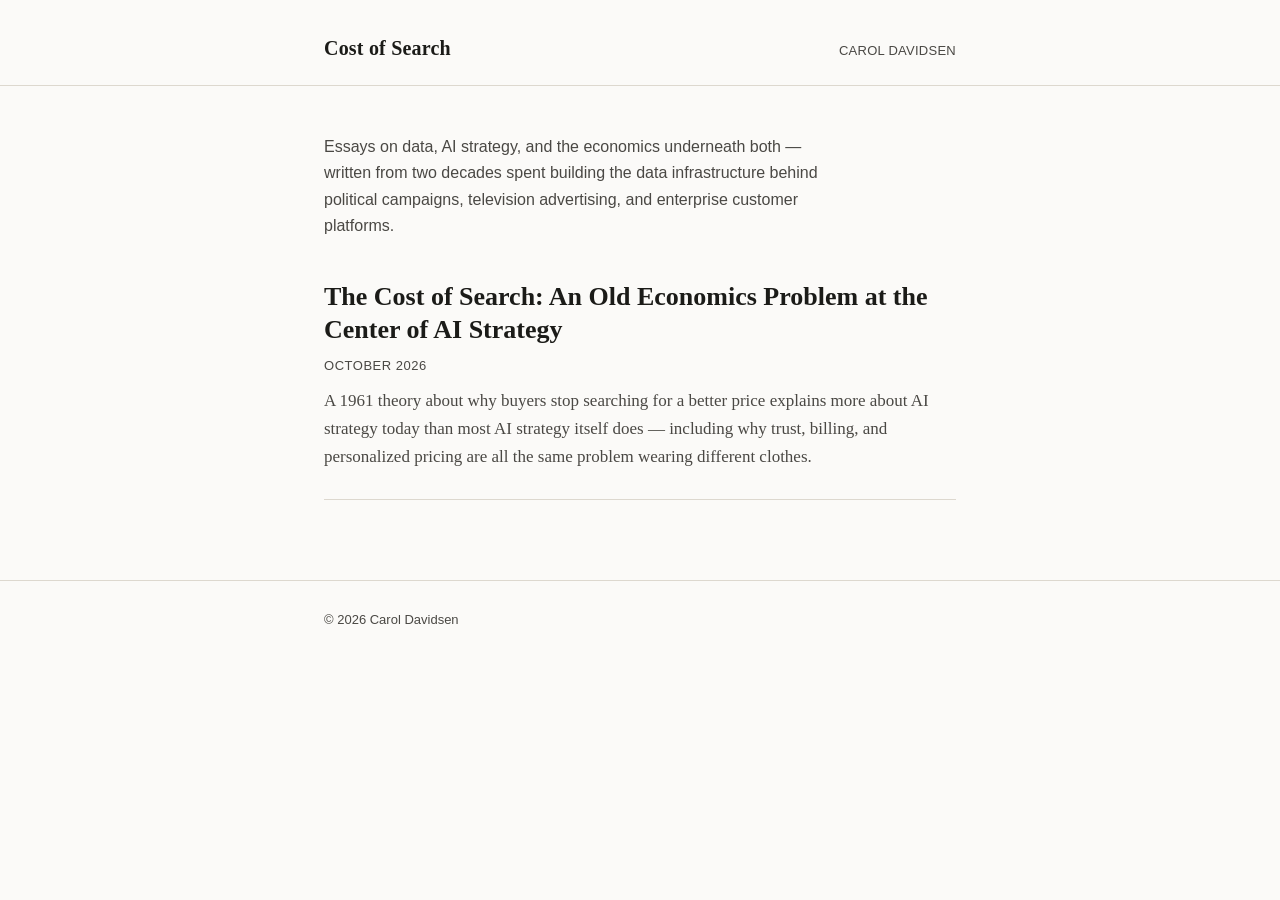
==== index.html @ e7301442 "Add files via upload" ====
<!doctype html>
<html lang="en">
<head>
<meta charset="utf-8">
<meta name="viewport" content="width=device-width, initial-scale=1">
<title>Cost of Search — Carol Davidsen</title>
<meta name="description" content="Essays on data, AI strategy, and the economics underneath both, by Carol Davidsen.">
<link rel="stylesheet" href="/styles.css">
</head>
<body>
<header class="site">
  <div class="wrap">
    <a class="site-name" href="/">Cost of Search</a>
    <span class="site-tagline">Carol Davidsen</span>
  </div>
</header>

<main>
  <div class="wrap">
    <p class="intro">Essays on data, AI strategy, and the economics underneath both — written from two decades spent building the data infrastructure behind political campaigns, television advertising, and enterprise customer platforms.</p>

    <ul class="post-list">
      <li>
        <a class="post-title" href="/essays/cost-of-search.html">The Cost of Search: An Old Economics Problem at the Center of AI Strategy</a>
        <p class="post-meta">October 2026</p>
        <p class="post-excerpt">A 1961 theory about why buyers stop searching for a better price explains more about AI strategy today than most AI strategy itself does — including why trust, billing, and personalized pricing are all the same problem wearing different clothes.</p>
      </li>
    </ul>
  </div>
</main>

<footer class="site">
  <div class="wrap">
    &copy; 2026 Carol Davidsen
  </div>
</footer>
</body>
</html>
---- styles.css ----
:root {
  --bg: #fbfaf8;
  --ink: #1b1b18;
  --ink-soft: #4a4844;
  --rule: #ddd8cf;
  --accent: #8a5a2b;
  --max: 680px;
}

@media (prefers-color-scheme: dark) {
  :root {
    --bg: #15140f;
    --ink: #ece7dd;
    --ink-soft: #b9b3a6;
    --rule: #39362c;
    --accent: #d2995c;
  }
}

* {
  box-sizing: border-box;
}

html {
  -webkit-text-size-adjust: 100%;
}

body {
  margin: 0;
  background: var(--bg);
  color: var(--ink);
  font-family: Georgia, "Iowan Old Style", "Palatino Linotype", Palatino, serif;
  line-height: 1.65;
  font-size: 18px;
}

.wrap {
  max-width: var(--max);
  margin: 0 auto;
  padding: 0 24px;
}

header.site {
  border-bottom: 1px solid var(--rule);
  padding: 32px 0 20px;
}

header.site .wrap {
  display: flex;
  justify-content: space-between;
  align-items: baseline;
  flex-wrap: wrap;
  gap: 8px;
}

.site-name {
  font-family: Georgia, serif;
  font-weight: 700;
  font-size: 20px;
  letter-spacing: 0.01em;
  color: var(--ink);
  text-decoration: none;
}

.site-tagline {
  font-family: -apple-system, BlinkMacSystemFont, "Segoe UI", Helvetica, Arial, sans-serif;
  font-size: 13px;
  color: var(--ink-soft);
  letter-spacing: 0.02em;
  text-transform: uppercase;
}

main {
  padding: 48px 0 80px;
}

/* ---- Index / essay list ---- */

.intro {
  font-family: -apple-system, BlinkMacSystemFont, "Segoe UI", Helvetica, Arial, sans-serif;
  color: var(--ink-soft);
  font-size: 16px;
  margin: 0 0 40px;
  max-width: 56ch;
}

.post-list {
  list-style: none;
  margin: 0;
  padding: 0;
}

.post-list li {
  padding: 28px 0;
  border-bottom: 1px solid var(--rule);
}

.post-list li:first-child {
  padding-top: 0;
}

.post-title {
  display: block;
  font-size: 26px;
  line-height: 1.3;
  font-weight: 700;
  color: var(--ink);
  text-decoration: none;
  margin: 0 0 8px;
}

.post-title:hover {
  color: var(--accent);
}

.post-meta {
  font-family: -apple-system, BlinkMacSystemFont, "Segoe UI", Helvetica, Arial, sans-serif;
  font-size: 13px;
  color: var(--ink-soft);
  text-transform: uppercase;
  letter-spacing: 0.04em;
  margin: 0 0 10px;
}

.post-excerpt {
  font-size: 17px;
  color: var(--ink-soft);
  margin: 0;
}

/* ---- Essay page ---- */

.essay-meta {
  font-family: -apple-system, BlinkMacSystemFont, "Segoe UI", Helvetica, Arial, sans-serif;
  font-size: 13px;
  color: var(--ink-soft);
  text-transform: uppercase;
  letter-spacing: 0.04em;
  margin: 0 0 14px;
}

h1.essay-title {
  font-size: 36px;
  line-height: 1.2;
  margin: 0 0 18px;
}

h2.section {
  font-size: 22px;
  line-height: 1.35;
  margin: 44px 0 18px;
}

article p {
  margin: 0 0 22px;
}

.byline {
  font-family: -apple-system, BlinkMacSystemFont, "Segoe UI", Helvetica, Arial, sans-serif;
  font-size: 15px;
  color: var(--ink-soft);
  margin: 0 0 40px;
  padding-bottom: 24px;
  border-bottom: 1px solid var(--rule);
}

a {
  color: var(--accent);
}

.back-link {
  display: inline-block;
  margin-top: 40px;
  font-family: -apple-system, BlinkMacSystemFont, "Segoe UI", Helvetica, Arial, sans-serif;
  font-size: 14px;
}

footer.site {
  border-top: 1px solid var(--rule);
  padding: 28px 0 48px;
  font-family: -apple-system, BlinkMacSystemFont, "Segoe UI", Helvetica, Arial, sans-serif;
  font-size: 13px;
  color: var(--ink-soft);
}

@media (max-width: 480px) {
  body { font-size: 17px; }
  h1.essay-title { font-size: 28px; }
  .post-title { font-size: 22px; }
}
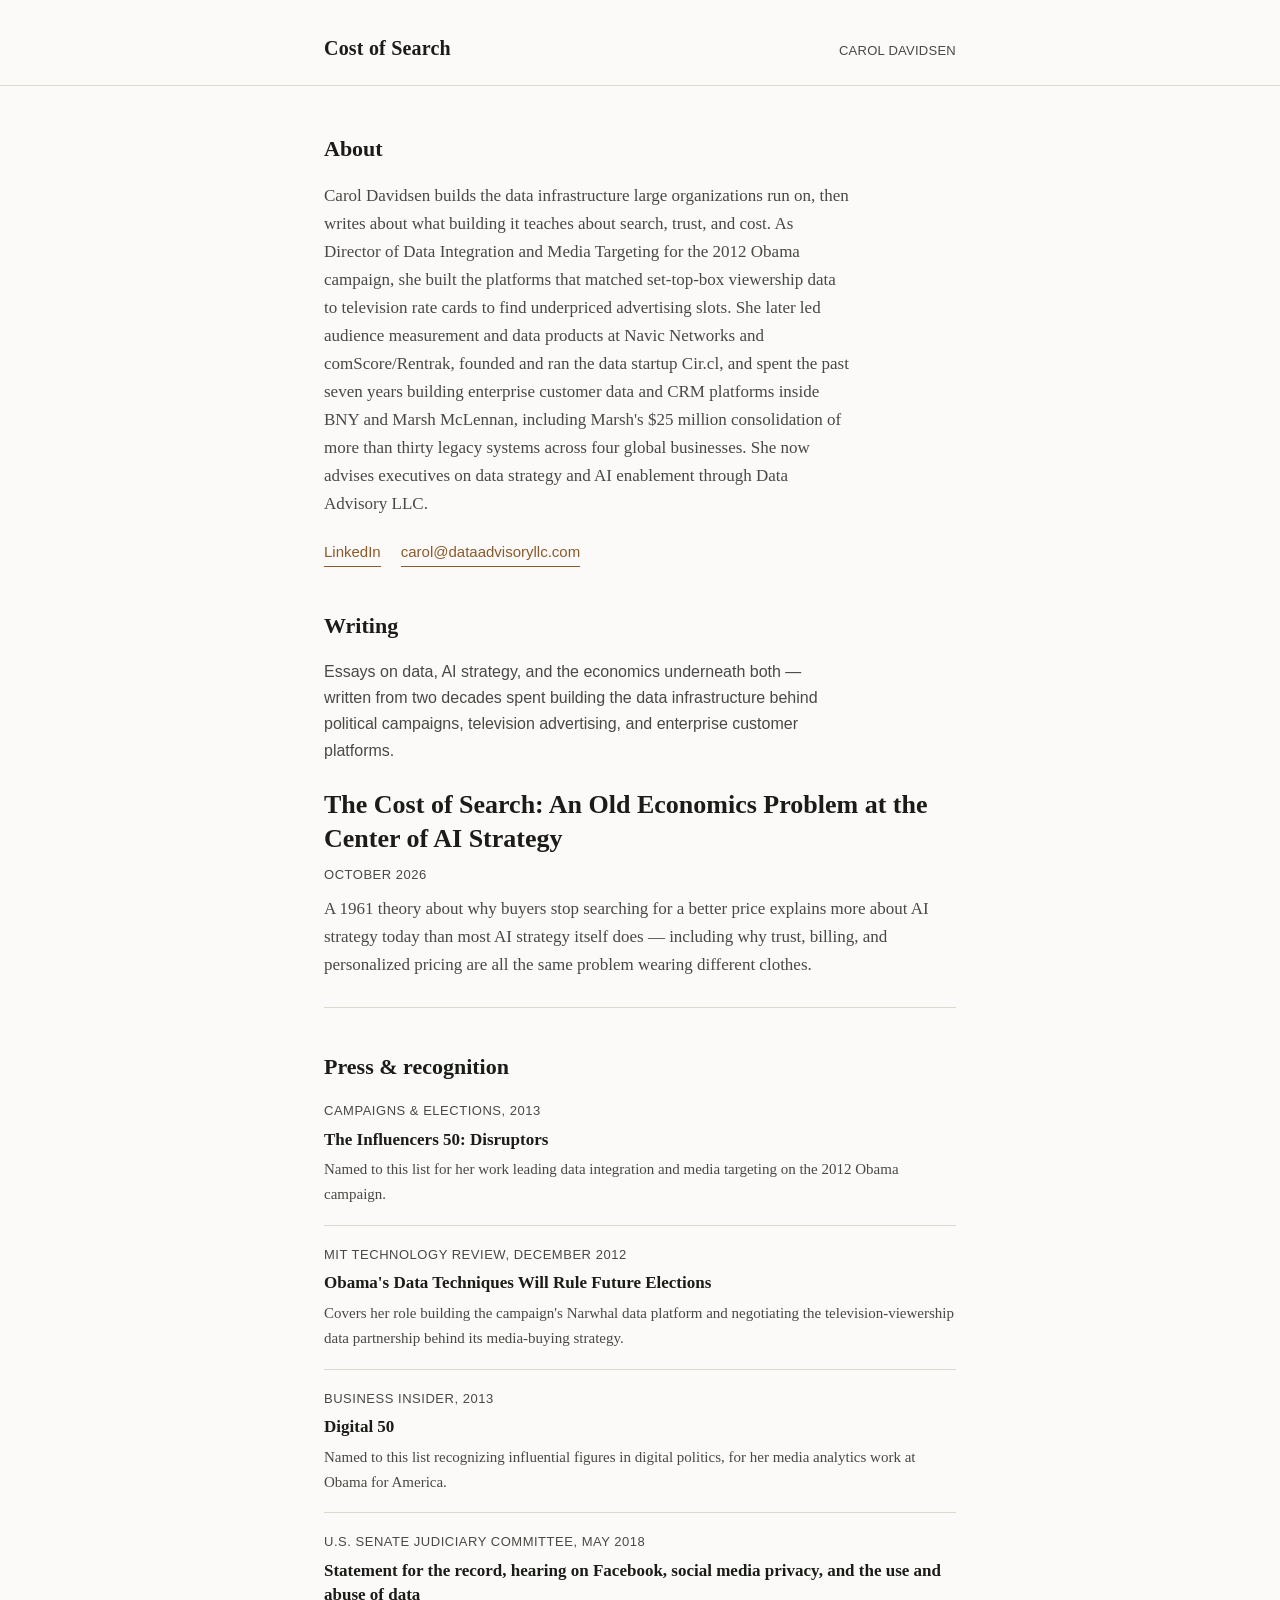
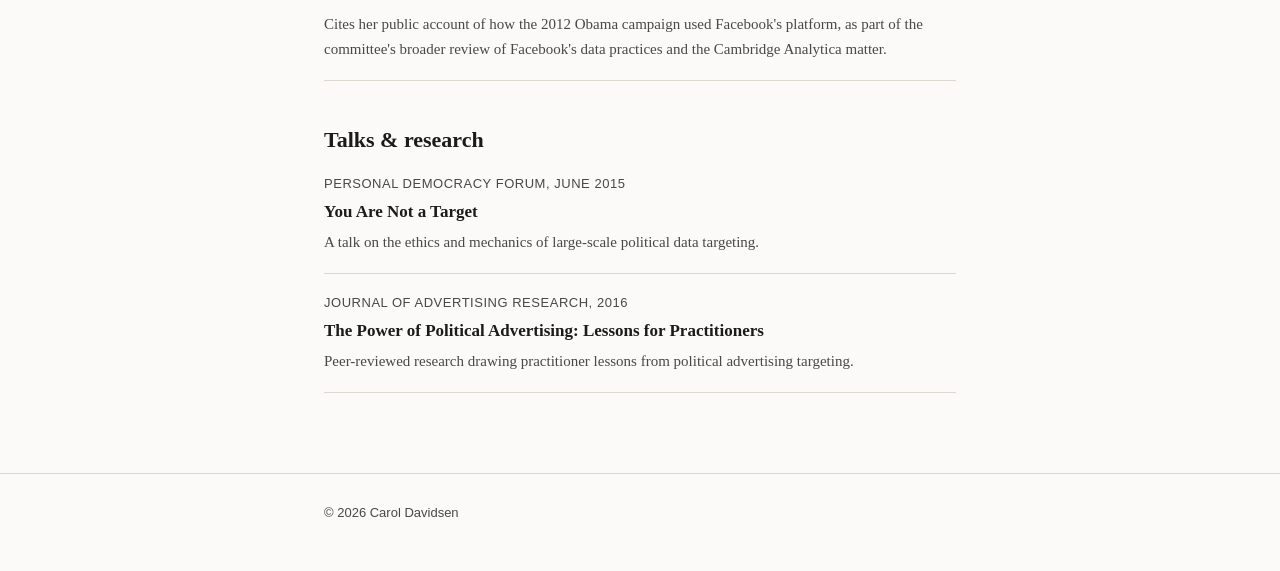
==== commit 703ed62a: "Add files via upload" ====
--- a/index.html
+++ b/index.html
@@ -17,7 +17,16 @@
 
 <main>
   <div class="wrap">
-    <p class="intro">Essays on data, AI strategy, and the economics underneath both — written from two decades spent building the data infrastructure behind political campaigns, television advertising, and enterprise customer platforms.</p>
+
+    <h2 class="section" style="margin-top:0;">About</h2>
+    <p class="bio">Carol Davidsen builds the data infrastructure large organizations run on, then writes about what building it teaches about search, trust, and cost. As Director of Data Integration and Media Targeting for the 2012 Obama campaign, she built the platforms that matched set-top-box viewership data to television rate cards to find underpriced advertising slots. She later led audience measurement and data products at Navic Networks and comScore/Rentrak, founded and ran the data startup Cir.cl, and spent the past seven years building enterprise customer data and CRM platforms inside BNY and Marsh McLennan, including Marsh's $25 million consolidation of more than thirty legacy systems across four global businesses. She now advises executives on data strategy and AI enablement through Data Advisory LLC.</p>
+    <div class="contact-links">
+      <a href="https://www.linkedin.com/in/cldavidsen/">LinkedIn</a>
+      <a href="mailto:carol@dataadvisoryllc.com">carol@dataadvisoryllc.com</a>
+    </div>
+
+    <h2 class="section">Writing</h2>
+    <p class="intro" style="margin-bottom:24px;">Essays on data, AI strategy, and the economics underneath both — written from two decades spent building the data infrastructure behind political campaigns, television advertising, and enterprise customer platforms.</p>
 
     <ul class="post-list">
       <li>
@@ -26,6 +35,45 @@
         <p class="post-excerpt">A 1961 theory about why buyers stop searching for a better price explains more about AI strategy today than most AI strategy itself does — including why trust, billing, and personalized pricing are all the same problem wearing different clothes.</p>
       </li>
     </ul>
+
+    <h2 class="section">Press &amp; recognition</h2>
+    <ul class="citation-list">
+      <li>
+        <p class="citation-source">Campaigns &amp; Elections, 2013</p>
+        <p class="citation-title"><a href="https://campaignsandelections.com/industry-news/the-influencers-50-disruptors/">The Influencers 50: Disruptors</a></p>
+        <p class="citation-note">Named to this list for her work leading data integration and media targeting on the 2012 Obama campaign.</p>
+      </li>
+      <li>
+        <p class="citation-source">MIT Technology Review, December 2012</p>
+        <p class="citation-title"><a href="https://www.technologyreview.com/2012/12/18/181102/obamas-data-techniques-will-rule-future-elections/">Obama's Data Techniques Will Rule Future Elections</a></p>
+        <p class="citation-note">Covers her role building the campaign's Narwhal data platform and negotiating the television-viewership data partnership behind its media-buying strategy.</p>
+      </li>
+      <li>
+        <p class="citation-source">Business Insider, 2013</p>
+        <p class="citation-title"><a href="https://www.businessinsider.com/digital-50-politics-tech-obama-republicans-2013-2#carol-davidsen-media-analytics-obama-for-america-9">Digital 50</a></p>
+        <p class="citation-note">Named to this list recognizing influential figures in digital politics, for her media analytics work at Obama for America.</p>
+      </li>
+      <li>
+        <p class="citation-source">U.S. Senate Judiciary Committee, May 2018</p>
+        <p class="citation-title"><a href="https://www.judiciary.senate.gov/download/05-16-18-grassley-statement?download=1">Statement for the record, hearing on Facebook, social media privacy, and the use and abuse of data</a></p>
+        <p class="citation-note">Cites her public account of how the 2012 Obama campaign used Facebook's platform, as part of the committee's broader review of Facebook's data practices and the Cambridge Analytica matter.</p>
+      </li>
+    </ul>
+
+    <h2 class="section">Talks &amp; research</h2>
+    <ul class="citation-list">
+      <li>
+        <p class="citation-source">Personal Democracy Forum, June 2015</p>
+        <p class="citation-title"><a href="https://www.youtube.com/watch?v=LGiiQUMaShw">You Are Not a Target</a></p>
+        <p class="citation-note">A talk on the ethics and mechanics of large-scale political data targeting.</p>
+      </li>
+      <li>
+        <p class="citation-source">Journal of Advertising Research, 2016</p>
+        <p class="citation-title"><a href="https://www.tandfonline.com/doi/abs/10.2501/JAR-2016-034">The Power of Political Advertising: Lessons for Practitioners</a></p>
+        <p class="citation-note">Peer-reviewed research drawing practitioner lessons from political advertising targeting.</p>
+      </li>
+    </ul>
+
   </div>
 </main>
 
--- a/styles.css
+++ b/styles.css
@@ -128,6 +128,77 @@
   margin: 0;
 }
 
+/* ---- About / homepage sections ---- */
+
+.bio {
+  font-size: 17px;
+  color: var(--ink-soft);
+  margin: 0 0 14px;
+  max-width: 62ch;
+}
+
+.contact-links {
+  display: flex;
+  flex-wrap: wrap;
+  gap: 20px;
+  font-family: -apple-system, BlinkMacSystemFont, "Segoe UI", Helvetica, Arial, sans-serif;
+  font-size: 15px;
+  margin: 22px 0 0;
+}
+
+.contact-links a {
+  color: var(--accent);
+  text-decoration: none;
+  border-bottom: 1px solid var(--accent);
+  padding-bottom: 1px;
+}
+
+.citation-list {
+  list-style: none;
+  margin: 0;
+  padding: 0;
+}
+
+.citation-list li {
+  padding: 18px 0;
+  border-bottom: 1px solid var(--rule);
+}
+
+.citation-list li:first-child {
+  padding-top: 0;
+}
+
+.citation-source {
+  font-family: -apple-system, BlinkMacSystemFont, "Segoe UI", Helvetica, Arial, sans-serif;
+  font-size: 13px;
+  color: var(--ink-soft);
+  text-transform: uppercase;
+  letter-spacing: 0.04em;
+  margin: 0 0 6px;
+}
+
+.citation-title {
+  font-size: 17px;
+  line-height: 1.4;
+  font-weight: 700;
+  margin: 0 0 6px;
+}
+
+.citation-title a {
+  color: var(--ink);
+  text-decoration: none;
+}
+
+.citation-title a:hover {
+  color: var(--accent);
+}
+
+.citation-note {
+  font-size: 15px;
+  color: var(--ink-soft);
+  margin: 0;
+}
+
 /* ---- Essay page ---- */
 
 .essay-meta {
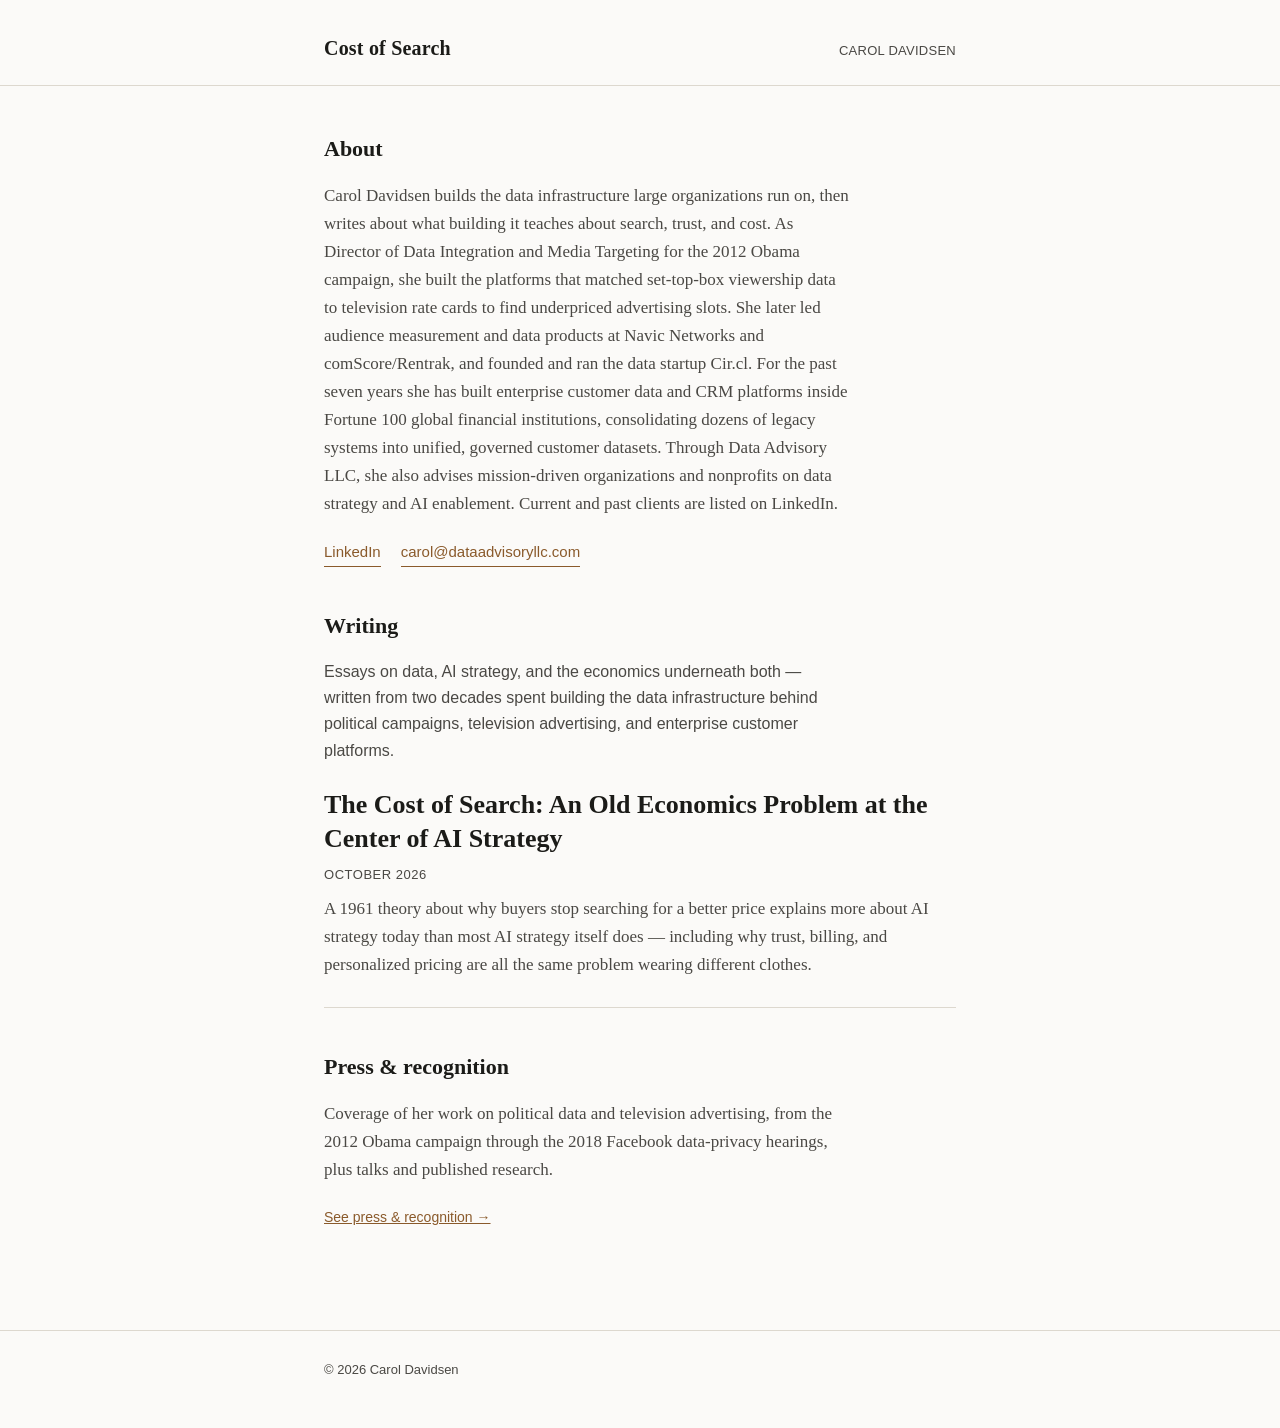
==== commit b9e7b0b2: "Add files via upload" ====
--- a/index.html
+++ b/index.html
@@ -19,7 +19,7 @@
   <div class="wrap">
 
     <h2 class="section" style="margin-top:0;">About</h2>
-    <p class="bio">Carol Davidsen builds the data infrastructure large organizations run on, then writes about what building it teaches about search, trust, and cost. As Director of Data Integration and Media Targeting for the 2012 Obama campaign, she built the platforms that matched set-top-box viewership data to television rate cards to find underpriced advertising slots. She later led audience measurement and data products at Navic Networks and comScore/Rentrak, founded and ran the data startup Cir.cl, and spent the past seven years building enterprise customer data and CRM platforms inside BNY and Marsh McLennan, including Marsh's $25 million consolidation of more than thirty legacy systems across four global businesses. She now advises executives on data strategy and AI enablement through Data Advisory LLC.</p>
+    <p class="bio">Carol Davidsen builds the data infrastructure large organizations run on, then writes about what building it teaches about search, trust, and cost. As Director of Data Integration and Media Targeting for the 2012 Obama campaign, she built the platforms that matched set-top-box viewership data to television rate cards to find underpriced advertising slots. She later led audience measurement and data products at Navic Networks and comScore/Rentrak, and founded and ran the data startup Cir.cl. For the past seven years she has built enterprise customer data and CRM platforms inside Fortune 100 global financial institutions, consolidating dozens of legacy systems into unified, governed customer datasets. Through Data Advisory LLC, she also advises mission-driven organizations and nonprofits on data strategy and AI enablement. Current and past clients are listed on LinkedIn.</p>
     <div class="contact-links">
       <a href="https://www.linkedin.com/in/cldavidsen/">LinkedIn</a>
       <a href="mailto:carol@dataadvisoryllc.com">carol@dataadvisoryllc.com</a>
@@ -37,42 +37,8 @@
     </ul>
 
     <h2 class="section">Press &amp; recognition</h2>
-    <ul class="citation-list">
-      <li>
-        <p class="citation-source">Campaigns &amp; Elections, 2013</p>
-        <p class="citation-title"><a href="https://campaignsandelections.com/industry-news/the-influencers-50-disruptors/">The Influencers 50: Disruptors</a></p>
-        <p class="citation-note">Named to this list for her work leading data integration and media targeting on the 2012 Obama campaign.</p>
-      </li>
-      <li>
-        <p class="citation-source">MIT Technology Review, December 2012</p>
-        <p class="citation-title"><a href="https://www.technologyreview.com/2012/12/18/181102/obamas-data-techniques-will-rule-future-elections/">Obama's Data Techniques Will Rule Future Elections</a></p>
-        <p class="citation-note">Covers her role building the campaign's Narwhal data platform and negotiating the television-viewership data partnership behind its media-buying strategy.</p>
-      </li>
-      <li>
-        <p class="citation-source">Business Insider, 2013</p>
-        <p class="citation-title"><a href="https://www.businessinsider.com/digital-50-politics-tech-obama-republicans-2013-2#carol-davidsen-media-analytics-obama-for-america-9">Digital 50</a></p>
-        <p class="citation-note">Named to this list recognizing influential figures in digital politics, for her media analytics work at Obama for America.</p>
-      </li>
-      <li>
-        <p class="citation-source">U.S. Senate Judiciary Committee, May 2018</p>
-        <p class="citation-title"><a href="https://www.judiciary.senate.gov/download/05-16-18-grassley-statement?download=1">Statement for the record, hearing on Facebook, social media privacy, and the use and abuse of data</a></p>
-        <p class="citation-note">Cites her public account of how the 2012 Obama campaign used Facebook's platform, as part of the committee's broader review of Facebook's data practices and the Cambridge Analytica matter.</p>
-      </li>
-    </ul>
-
-    <h2 class="section">Talks &amp; research</h2>
-    <ul class="citation-list">
-      <li>
-        <p class="citation-source">Personal Democracy Forum, June 2015</p>
-        <p class="citation-title"><a href="https://www.youtube.com/watch?v=LGiiQUMaShw">You Are Not a Target</a></p>
-        <p class="citation-note">A talk on the ethics and mechanics of large-scale political data targeting.</p>
-      </li>
-      <li>
-        <p class="citation-source">Journal of Advertising Research, 2016</p>
-        <p class="citation-title"><a href="https://www.tandfonline.com/doi/abs/10.2501/JAR-2016-034">The Power of Political Advertising: Lessons for Practitioners</a></p>
-        <p class="citation-note">Peer-reviewed research drawing practitioner lessons from political advertising targeting.</p>
-      </li>
-    </ul>
+    <p class="bio">Coverage of her work on political data and television advertising, from the 2012 Obama campaign through the 2018 Facebook data-privacy hearings, plus talks and published research.</p>
+    <p><a class="back-link" style="margin-top:0;" href="/press.html">See press &amp; recognition &rarr;</a></p>
 
   </div>
 </main>
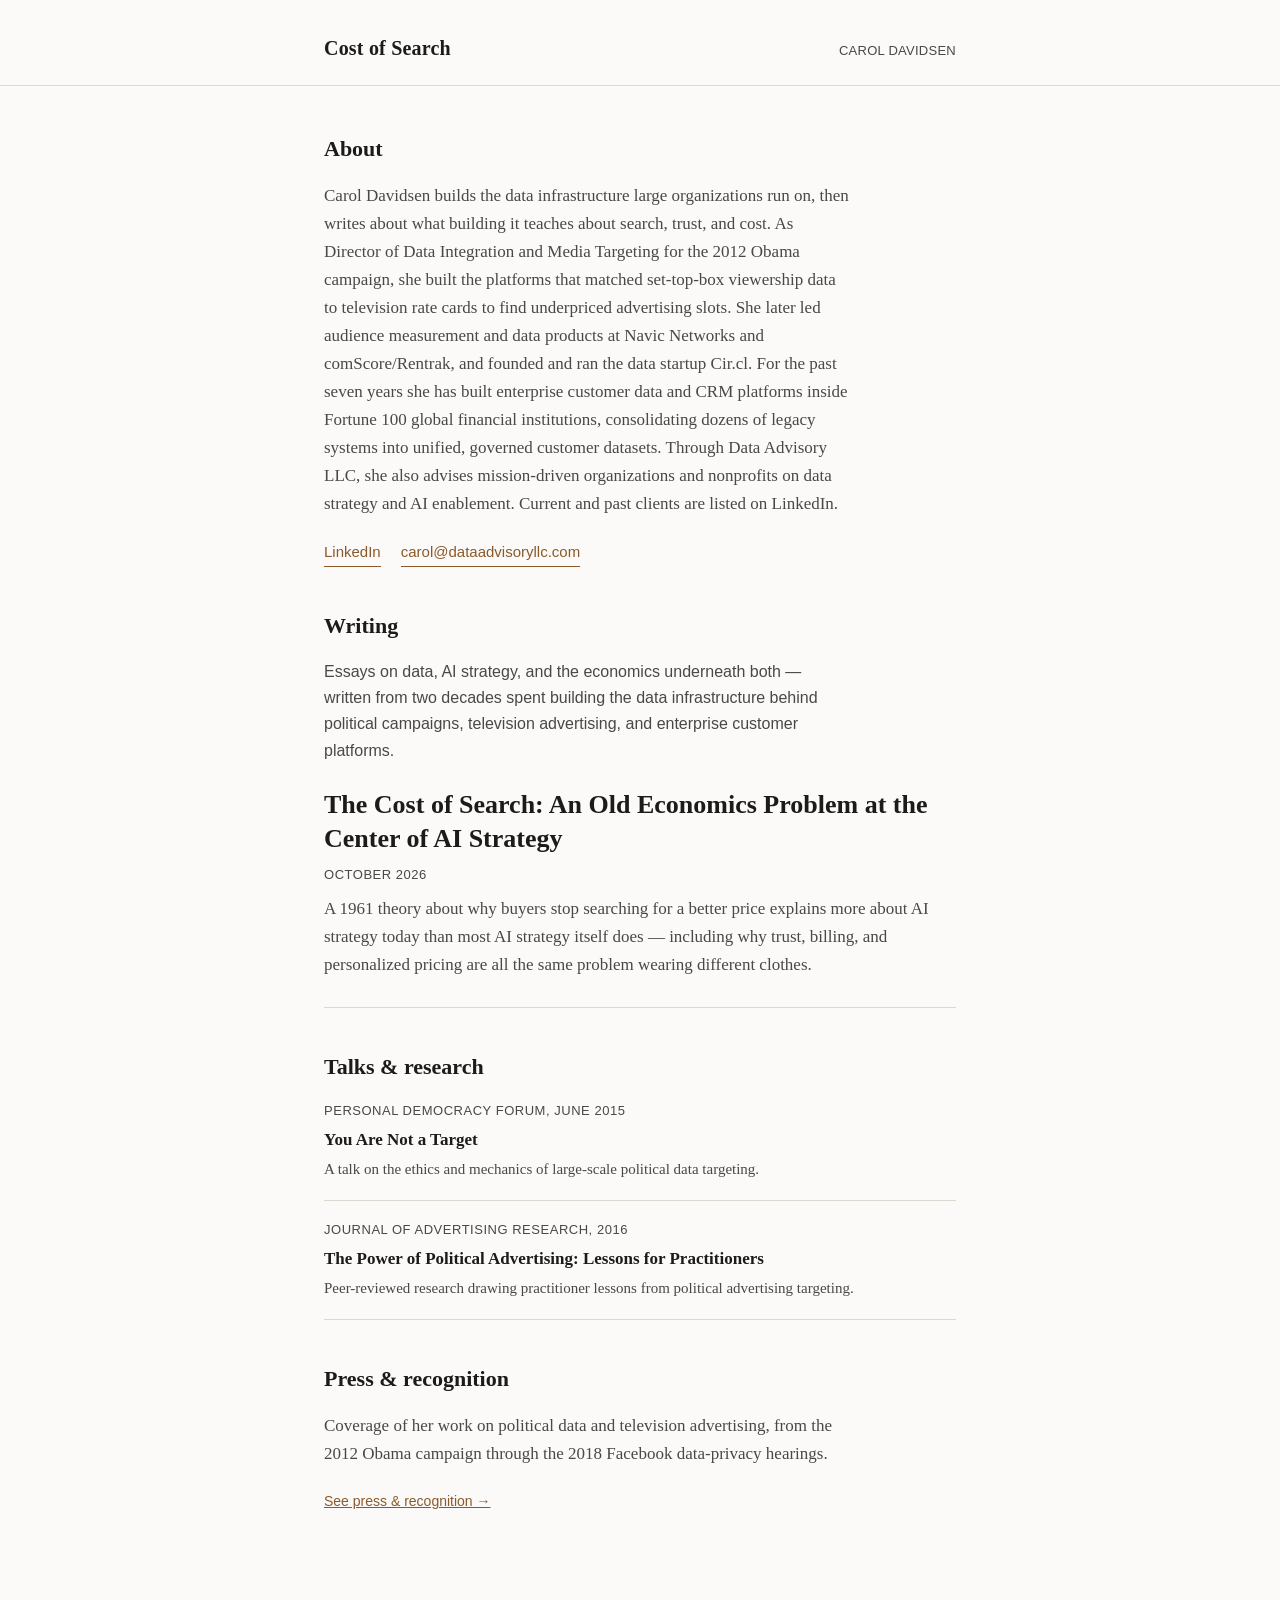
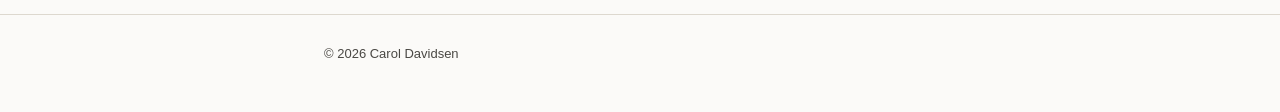
==== commit 83b9a6ea: "Add files via upload" ====
--- a/index.html
+++ b/index.html
@@ -36,8 +36,22 @@
       </li>
     </ul>
 
+    <h2 class="section">Talks &amp; research</h2>
+    <ul class="citation-list">
+      <li>
+        <p class="citation-source">Personal Democracy Forum, June 2015</p>
+        <p class="citation-title"><a href="https://www.youtube.com/watch?v=LGiiQUMaShw">You Are Not a Target</a></p>
+        <p class="citation-note">A talk on the ethics and mechanics of large-scale political data targeting.</p>
+      </li>
+      <li>
+        <p class="citation-source">Journal of Advertising Research, 2016</p>
+        <p class="citation-title"><a href="https://www.tandfonline.com/doi/abs/10.2501/JAR-2016-034">The Power of Political Advertising: Lessons for Practitioners</a></p>
+        <p class="citation-note">Peer-reviewed research drawing practitioner lessons from political advertising targeting.</p>
+      </li>
+    </ul>
+
     <h2 class="section">Press &amp; recognition</h2>
-    <p class="bio">Coverage of her work on political data and television advertising, from the 2012 Obama campaign through the 2018 Facebook data-privacy hearings, plus talks and published research.</p>
+    <p class="bio">Coverage of her work on political data and television advertising, from the 2012 Obama campaign through the 2018 Facebook data-privacy hearings.</p>
     <p><a class="back-link" style="margin-top:0;" href="/press.html">See press &amp; recognition &rarr;</a></p>
 
   </div>
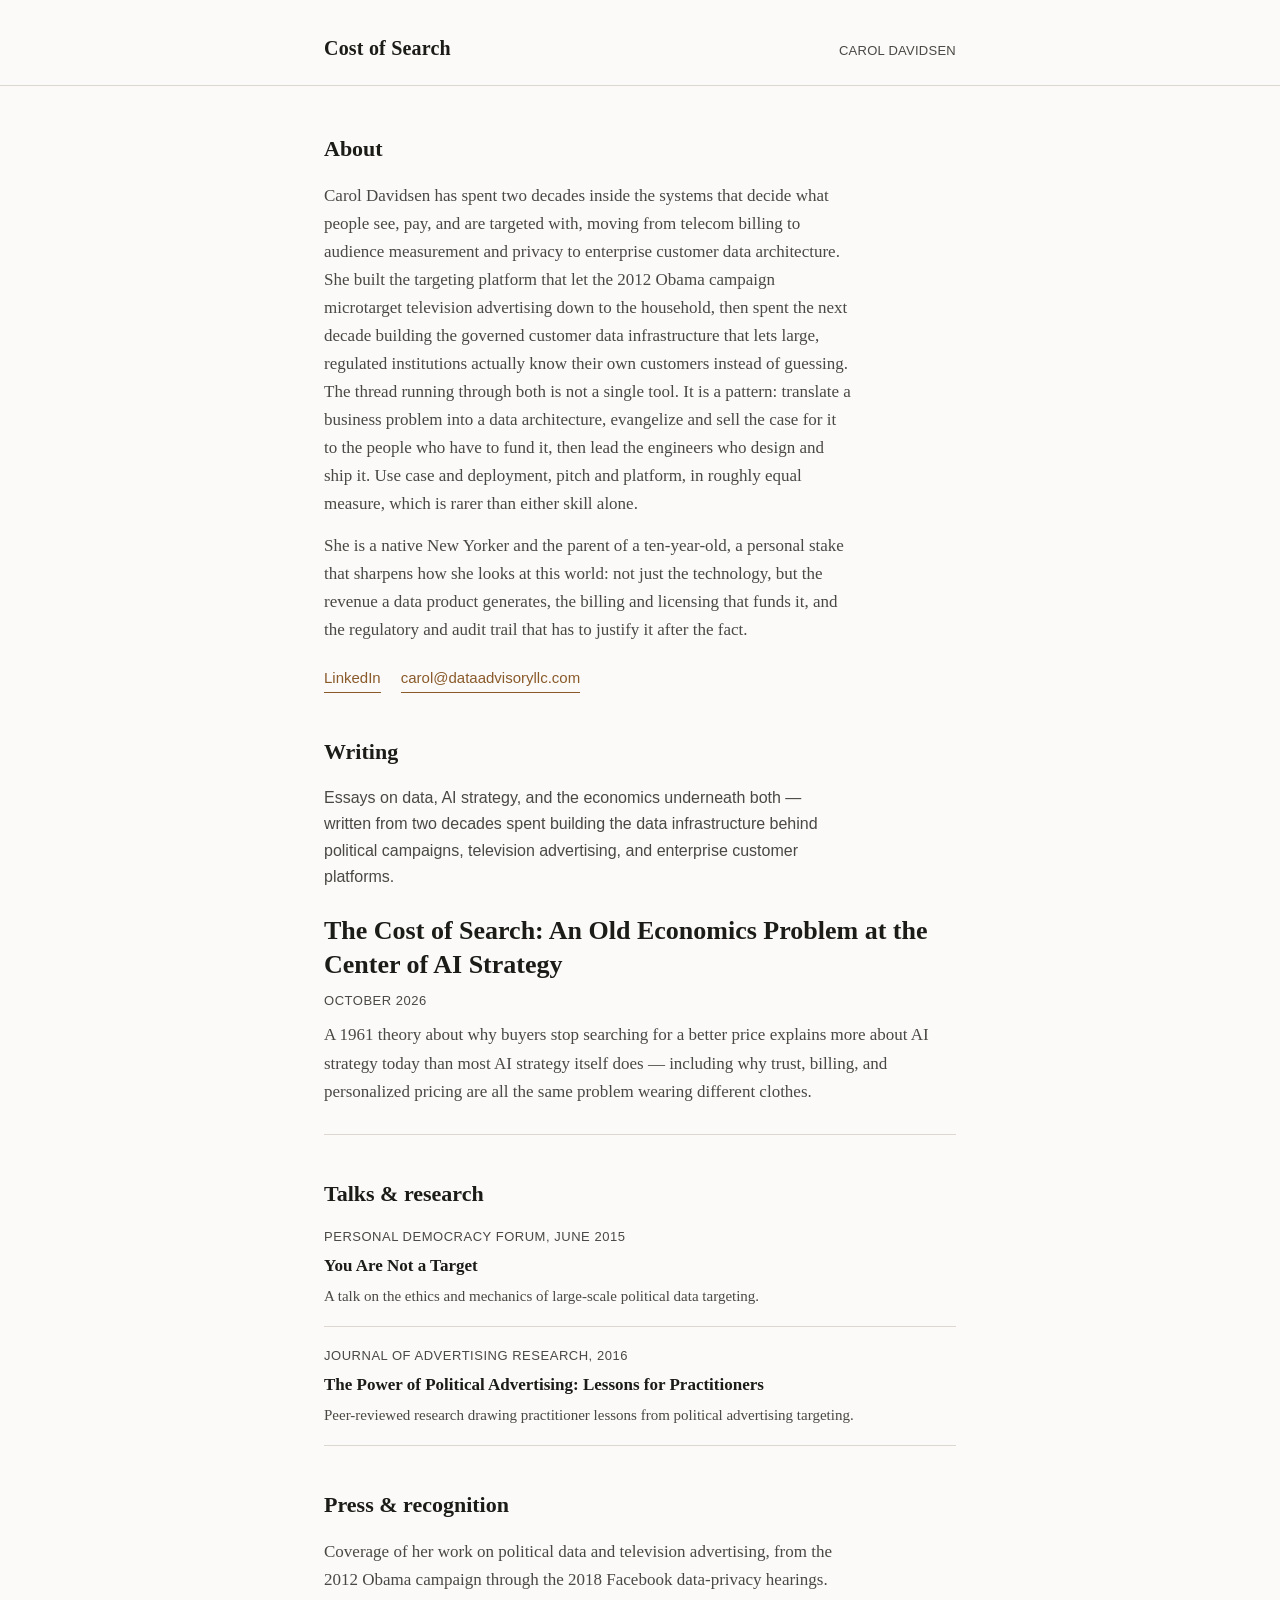
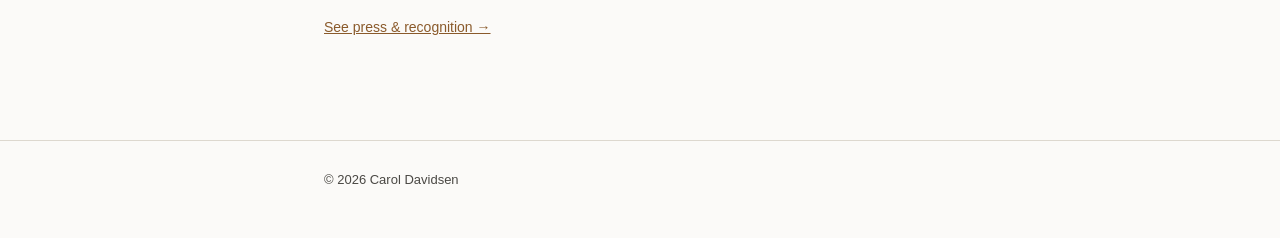
==== commit d50e2497: "Add files via upload" ====
--- a/index.html
+++ b/index.html
@@ -19,7 +19,8 @@
   <div class="wrap">
 
     <h2 class="section" style="margin-top:0;">About</h2>
-    <p class="bio">Carol Davidsen builds the data infrastructure large organizations run on, then writes about what building it teaches about search, trust, and cost. As Director of Data Integration and Media Targeting for the 2012 Obama campaign, she built the platforms that matched set-top-box viewership data to television rate cards to find underpriced advertising slots. She later led audience measurement and data products at Navic Networks and comScore/Rentrak, and founded and ran the data startup Cir.cl. For the past seven years she has built enterprise customer data and CRM platforms inside Fortune 100 global financial institutions, consolidating dozens of legacy systems into unified, governed customer datasets. Through Data Advisory LLC, she also advises mission-driven organizations and nonprofits on data strategy and AI enablement. Current and past clients are listed on LinkedIn.</p>
+    <p class="bio">Carol Davidsen has spent two decades inside the systems that decide what people see, pay, and are targeted with, moving from telecom billing to audience measurement and privacy to enterprise customer data architecture. She built the targeting platform that let the 2012 Obama campaign microtarget television advertising down to the household, then spent the next decade building the governed customer data infrastructure that lets large, regulated institutions actually know their own customers instead of guessing. The thread running through both is not a single tool. It is a pattern: translate a business problem into a data architecture, evangelize and sell the case for it to the people who have to fund it, then lead the engineers who design and ship it. Use case and deployment, pitch and platform, in roughly equal measure, which is rarer than either skill alone.</p>
+    <p class="bio">She is a native New Yorker and the parent of a ten-year-old, a personal stake that sharpens how she looks at this world: not just the technology, but the revenue a data product generates, the billing and licensing that funds it, and the regulatory and audit trail that has to justify it after the fact.</p>
     <div class="contact-links">
       <a href="https://www.linkedin.com/in/cldavidsen/">LinkedIn</a>
       <a href="mailto:carol@dataadvisoryllc.com">carol@dataadvisoryllc.com</a>
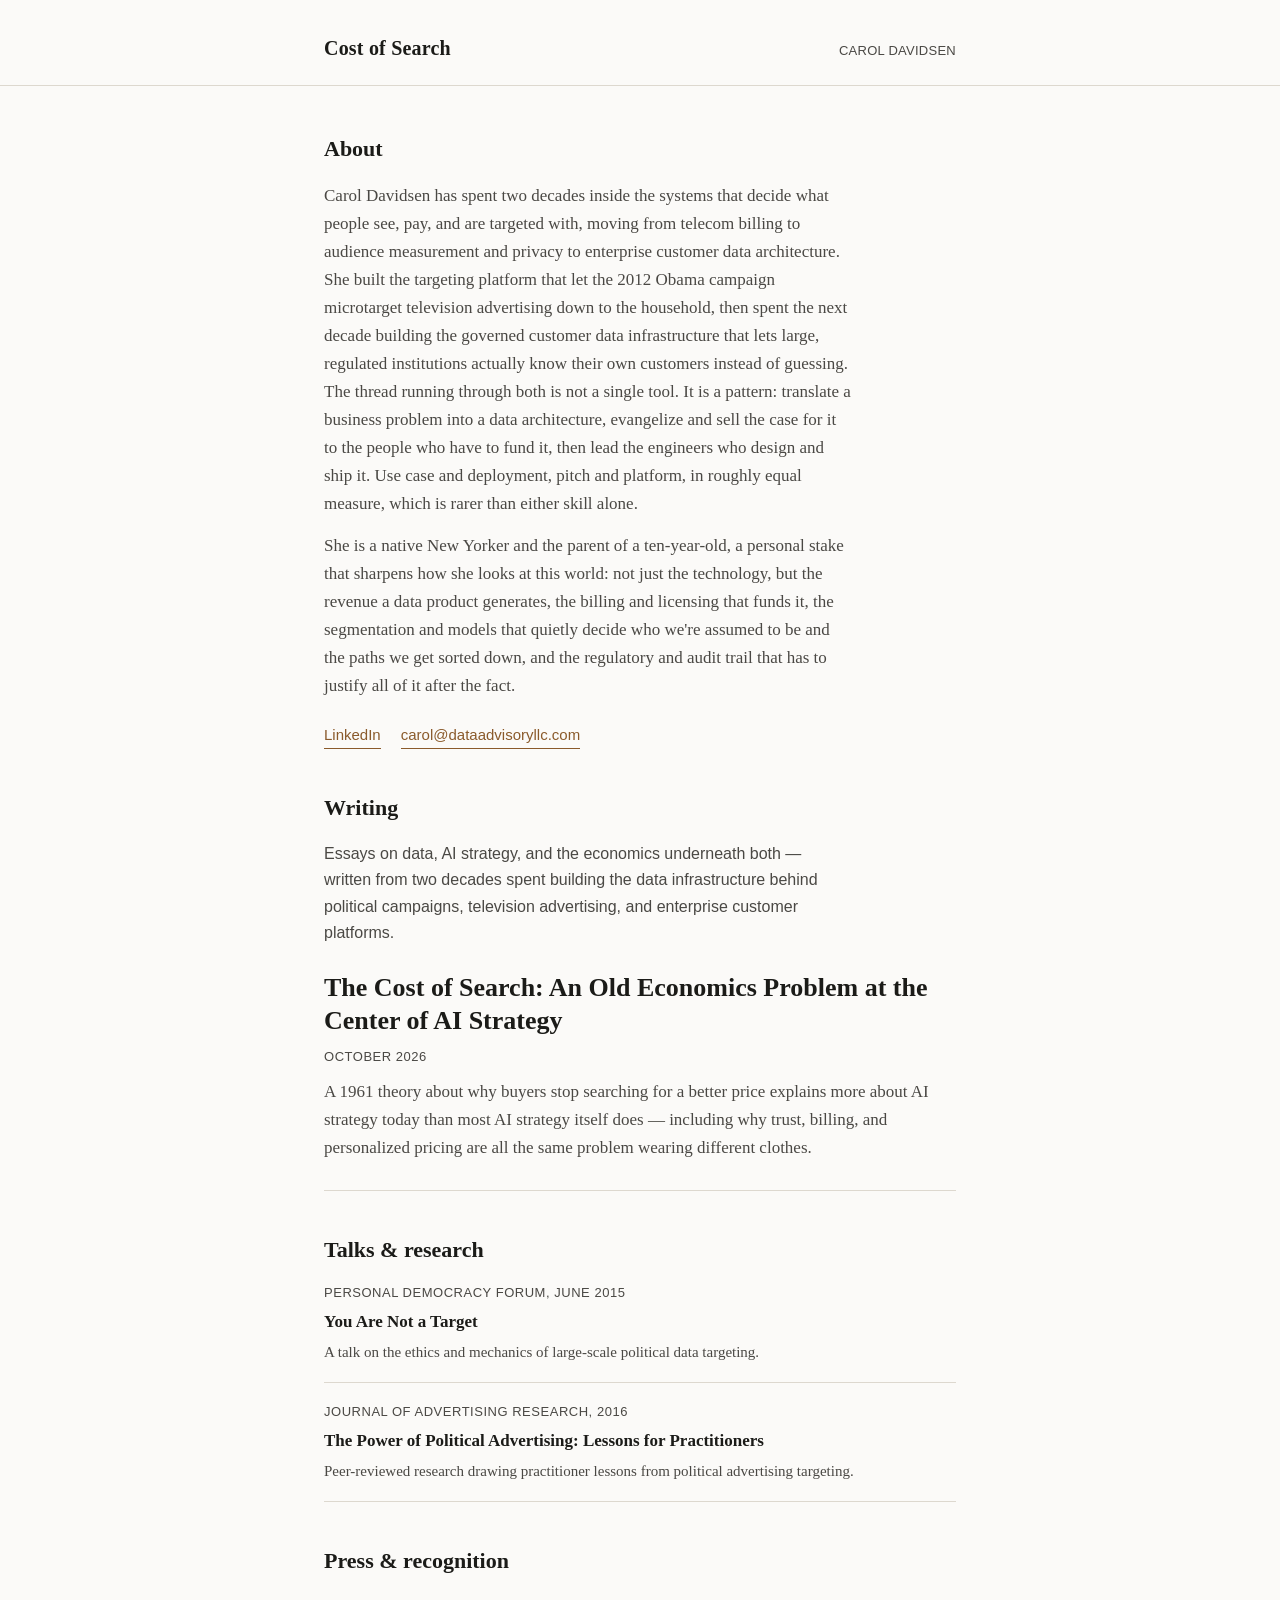
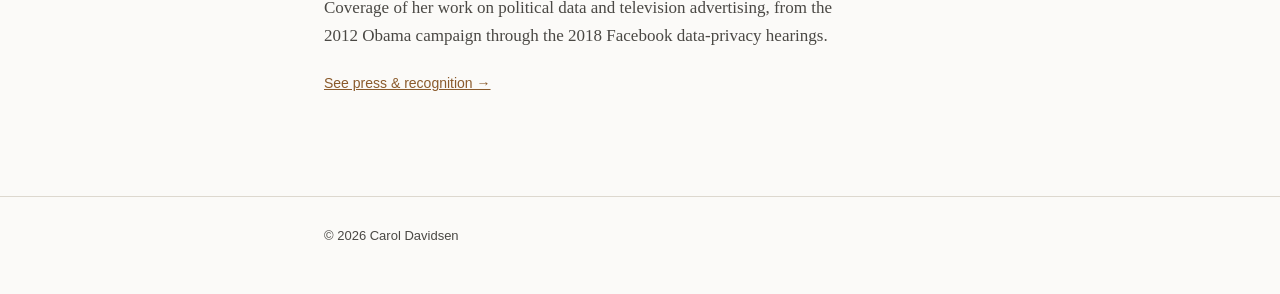
==== commit 3f7750b9: "Add files via upload" ====
--- a/index.html
+++ b/index.html
@@ -11,16 +11,16 @@
 <header class="site">
   <div class="wrap">
     <a class="site-name" href="/">Cost of Search</a>
-    <span class="site-tagline">Carol Davidsen</span>
+    <a class="site-tagline" href="/#about">Carol Davidsen</a>
   </div>
 </header>
 
 <main>
   <div class="wrap">
 
-    <h2 class="section" style="margin-top:0;">About</h2>
+    <h2 class="section" id="about" style="margin-top:0;">About</h2>
     <p class="bio">Carol Davidsen has spent two decades inside the systems that decide what people see, pay, and are targeted with, moving from telecom billing to audience measurement and privacy to enterprise customer data architecture. She built the targeting platform that let the 2012 Obama campaign microtarget television advertising down to the household, then spent the next decade building the governed customer data infrastructure that lets large, regulated institutions actually know their own customers instead of guessing. The thread running through both is not a single tool. It is a pattern: translate a business problem into a data architecture, evangelize and sell the case for it to the people who have to fund it, then lead the engineers who design and ship it. Use case and deployment, pitch and platform, in roughly equal measure, which is rarer than either skill alone.</p>
-    <p class="bio">She is a native New Yorker and the parent of a ten-year-old, a personal stake that sharpens how she looks at this world: not just the technology, but the revenue a data product generates, the billing and licensing that funds it, and the regulatory and audit trail that has to justify it after the fact.</p>
+    <p class="bio">She is a native New Yorker and the parent of a ten-year-old, a personal stake that sharpens how she looks at this world: not just the technology, but the revenue a data product generates, the billing and licensing that funds it, the segmentation and models that quietly decide who we're assumed to be and the paths we get sorted down, and the regulatory and audit trail that has to justify all of it after the fact.</p>
     <div class="contact-links">
       <a href="https://www.linkedin.com/in/cldavidsen/">LinkedIn</a>
       <a href="mailto:carol@dataadvisoryllc.com">carol@dataadvisoryllc.com</a>
--- a/styles.css
+++ b/styles.css
@@ -68,6 +68,11 @@
   color: var(--ink-soft);
   letter-spacing: 0.02em;
   text-transform: uppercase;
+  text-decoration: none;
+}
+
+.site-tagline:hover {
+  color: var(--accent);
 }
 
 main {
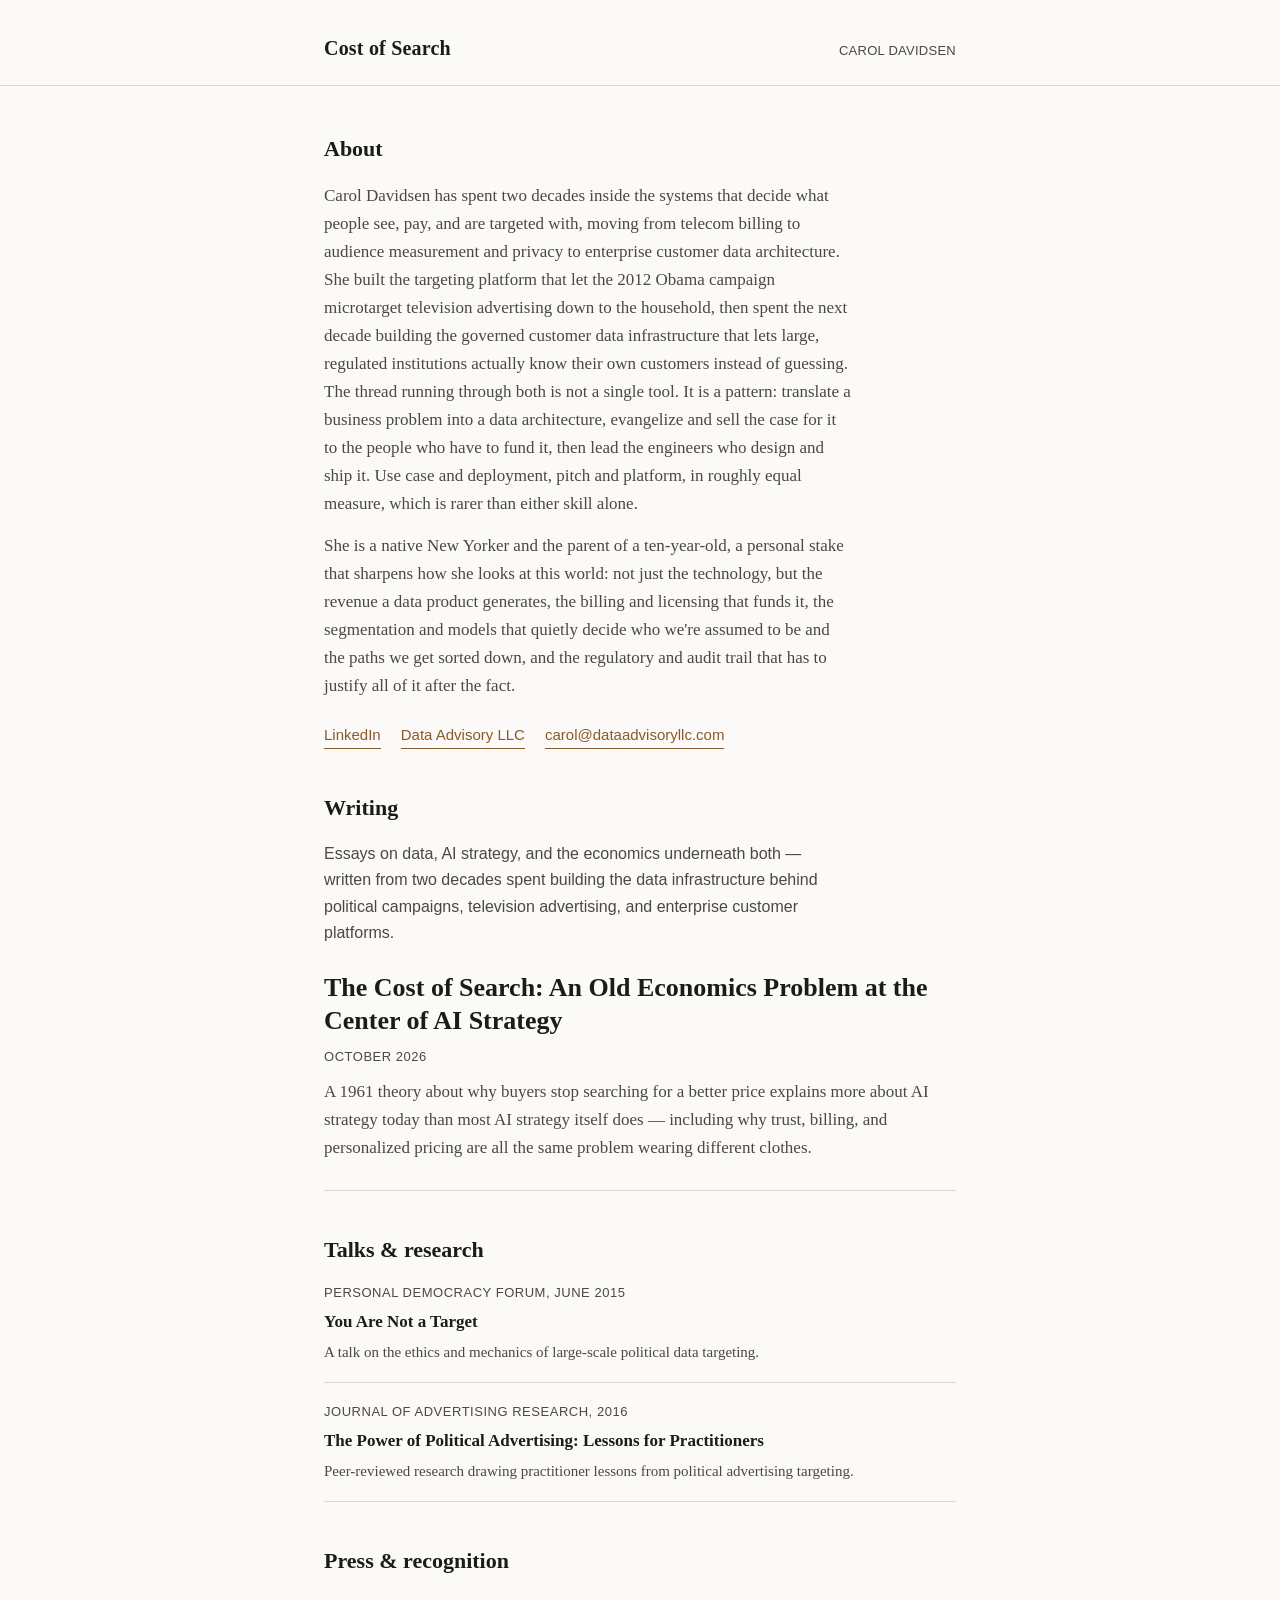
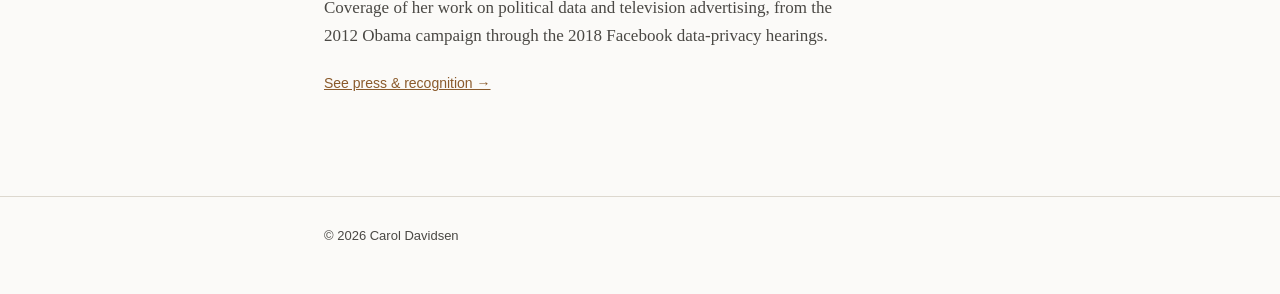
==== commit 56263c12: "Add files via upload" ====
--- a/index.html
+++ b/index.html
@@ -23,6 +23,7 @@
     <p class="bio">She is a native New Yorker and the parent of a ten-year-old, a personal stake that sharpens how she looks at this world: not just the technology, but the revenue a data product generates, the billing and licensing that funds it, the segmentation and models that quietly decide who we're assumed to be and the paths we get sorted down, and the regulatory and audit trail that has to justify all of it after the fact.</p>
     <div class="contact-links">
       <a href="https://www.linkedin.com/in/cldavidsen/">LinkedIn</a>
+      <a href="https://dataadvisoryllc.com/">Data Advisory LLC</a>
       <a href="mailto:carol@dataadvisoryllc.com">carol@dataadvisoryllc.com</a>
     </div>
 
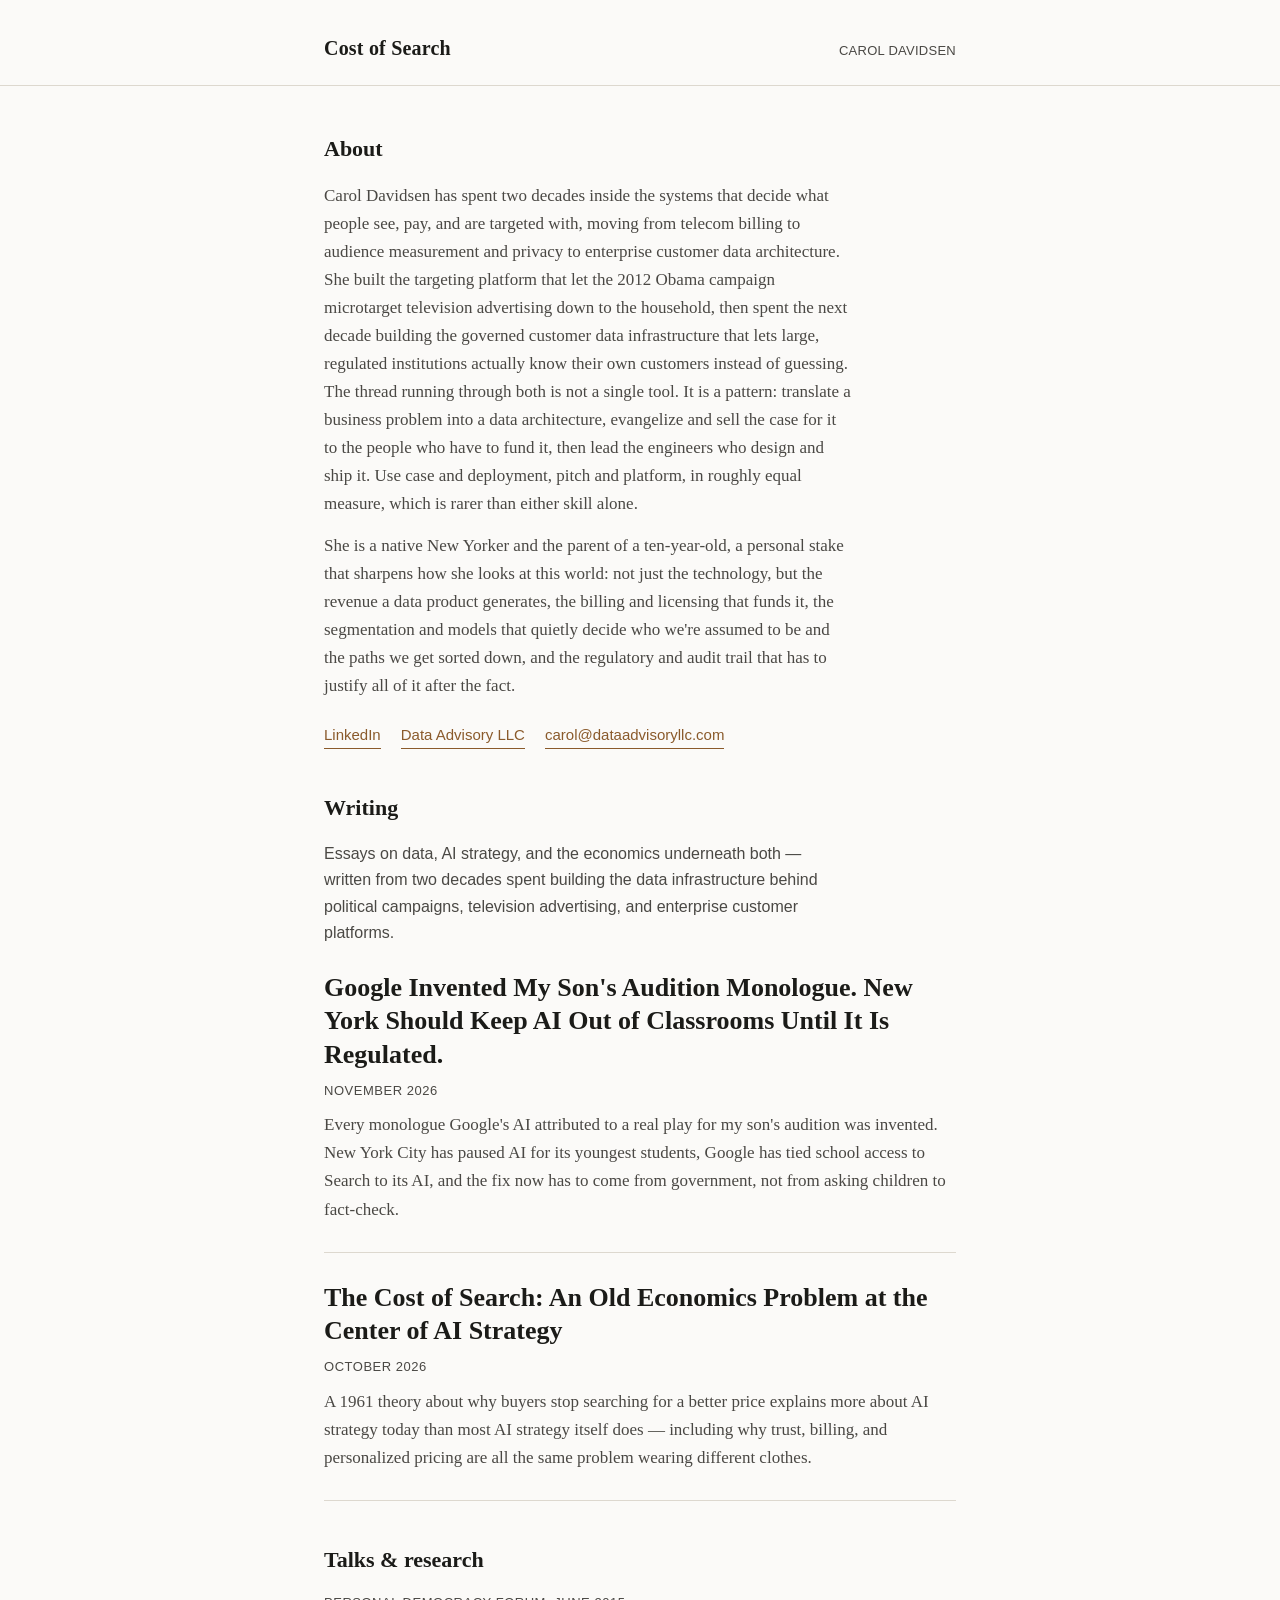
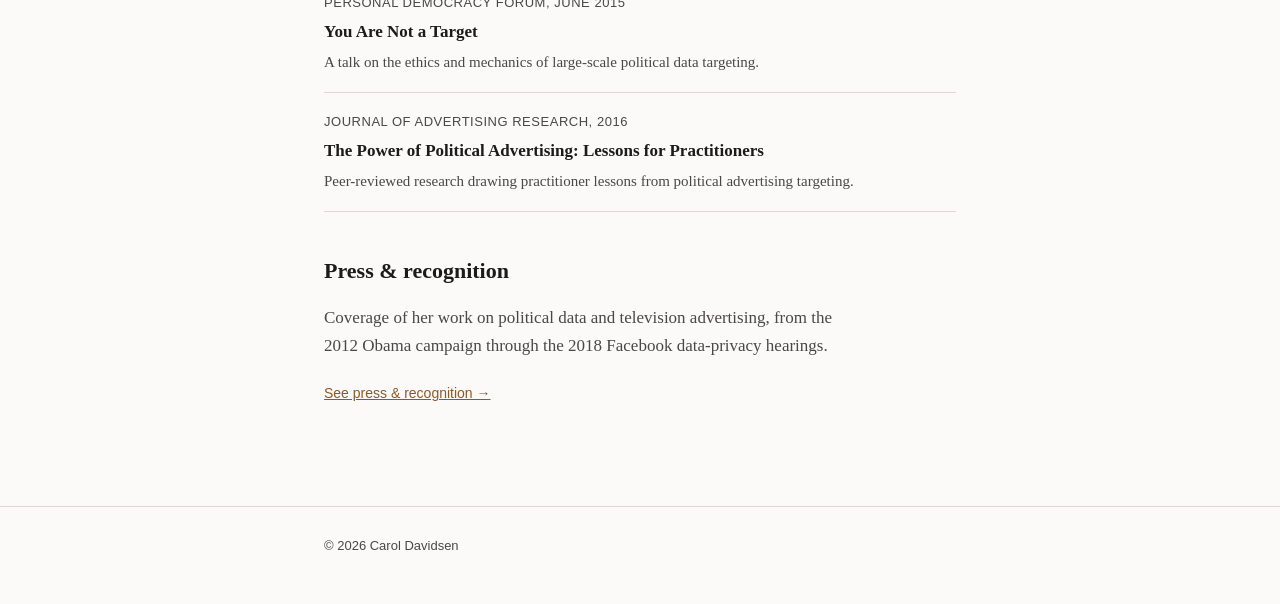
==== commit 9b6798cb: "Add files via upload" ====
--- a/index.html
+++ b/index.html
@@ -31,6 +31,11 @@
     <p class="intro" style="margin-bottom:24px;">Essays on data, AI strategy, and the economics underneath both — written from two decades spent building the data infrastructure behind political campaigns, television advertising, and enterprise customer platforms.</p>
 
     <ul class="post-list">
+      <li>
+        <a class="post-title" href="/essays/google-audition-monologue.html">Google Invented My Son's Audition Monologue. New York Should Keep AI Out of Classrooms Until It Is Regulated.</a>
+        <p class="post-meta">November 2026</p>
+        <p class="post-excerpt">Every monologue Google's AI attributed to a real play for my son's audition was invented. New York City has paused AI for its youngest students, Google has tied school access to Search to its AI, and the fix now has to come from government, not from asking children to fact-check.</p>
+      </li>
       <li>
         <a class="post-title" href="/essays/cost-of-search.html">The Cost of Search: An Old Economics Problem at the Center of AI Strategy</a>
         <p class="post-meta">October 2026</p>
